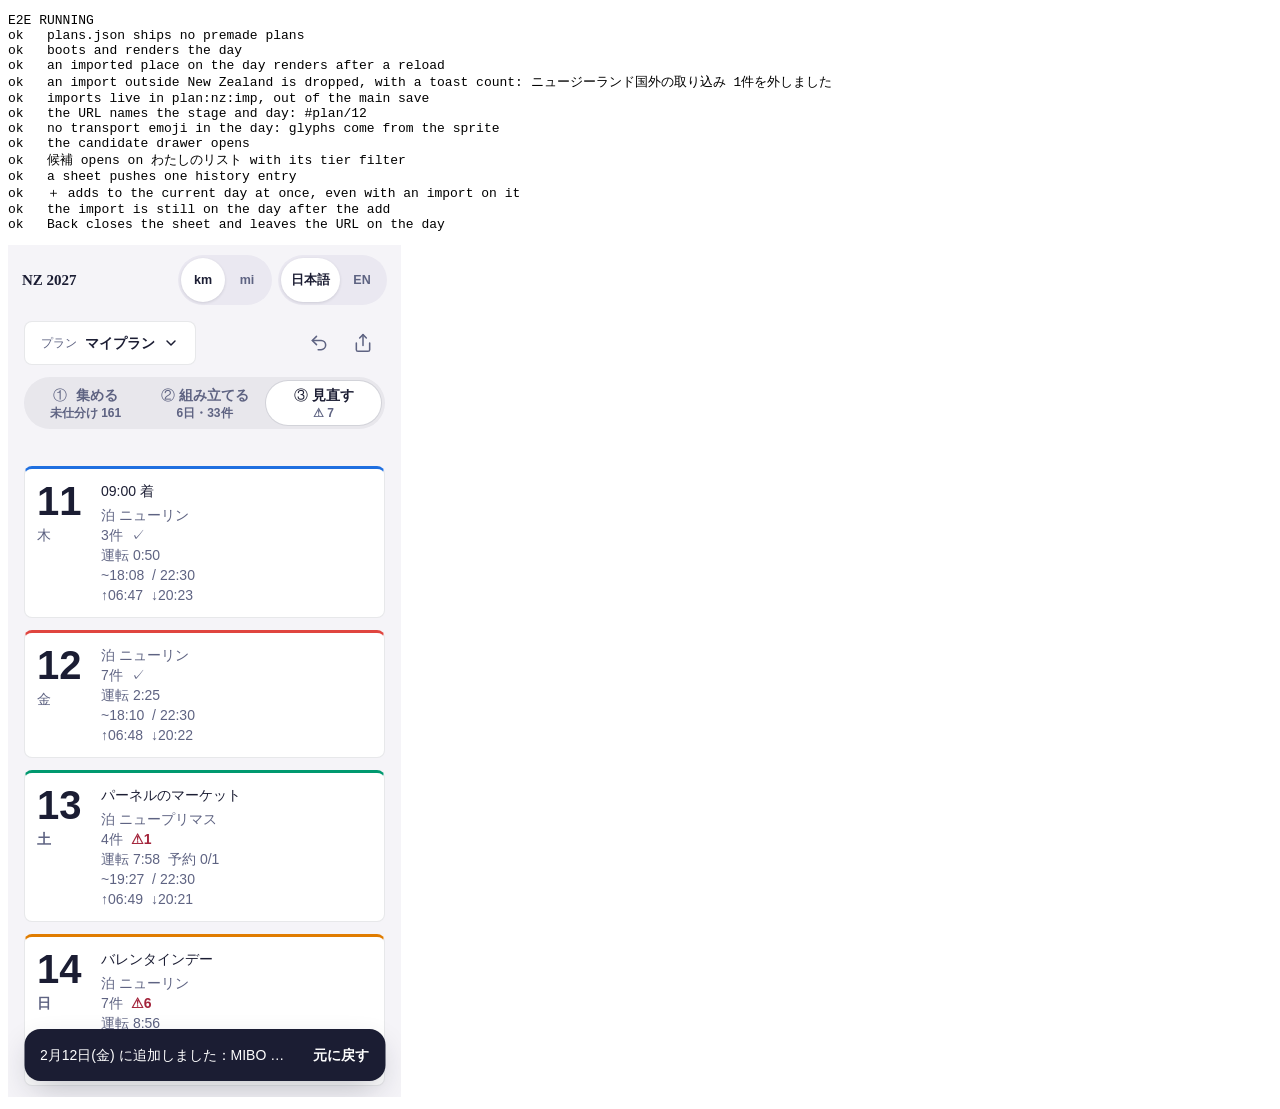
==== tools/e2e.html @ 3f6a8a2c "e2e: wait for the shared group the way the tier is waited for The tier and the group from a v3 link " ====
<!doctype html>
<meta charset="utf-8">
<title>planner e2e</title>
<!-- End-to-end regression checks that need the real page (a DOM, storage, a reload). Not shipped.
     Serve the repo root and open /tools/e2e.html, or headless in CI:
       python3 -m http.server 8790 &
       google-chrome --headless=new --no-sandbox --virtual-time-budget=60000 --dump-dom \
         http://localhost:8790/tools/e2e.html | grep -q 'E2E PASS'
     It overwrites plan:nz and plan-ui:nz for this origin, so use a throwaway profile. -->
<pre id="out">E2E RUNNING</pre>
<script>
(async () => {
  const lines = [], wait = ms => new Promise(r => setTimeout(r, ms));
  let fails = 0;
  const ok = (c, m) => { lines.push((c ? 'ok   ' : 'FAIL ') + m); if (!c) fails++; document.getElementById('out').textContent = 'E2E RUNNING\n' + lines.join('\n'); };
  const until = async (f, ms = 10000) => { const t = Date.now(); while (Date.now() - t < ms) { try { const v = f(); if (v) return v; } catch (e) {} await wait(50); } return null; };
  const done = () => { lines.push(fails ? 'E2E FAIL (' + fails + ')' : 'E2E PASS'); document.getElementById('out').textContent = lines.join('\n'); document.title = fails ? 'E2E FAIL' : 'E2E PASS'; };
  try {
    const plans = await (await fetch('../data/nz/plans.json')).json();
    /* plans.json ships no premade plans; the old curated ones are a test fixture */
    const P = (await (await fetch('fixtures/presets.json')).json()).plans;
    const base = P.find(x => x.id === 'classic'), hutP = P.find(x => x.id === 'hut'), D12 = '2027-02-12';
    ok(Array.isArray(plans.plans) && plans.plans.length === 0, 'plans.json ships no premade plans');
    /* an imported place, placed on Day 12 of My plan: it must survive a reload (R3 QA P0-1); one in Tokyo must not */
    const IMP = {id: 'gm-e2e-beach', name: 'E2E Test Beach', src: 'gmaps', lat: -36.95, lon: 174.47, note: ''};
    const ABROAD = {id: 'gm-e2e-tokyo', name: 'E2E Tokyo', src: 'gmaps', lat: 35.68, lon: 139.7, note: ''};
    const days = JSON.parse(JSON.stringify(base.days)); days[D12] = (days[D12] || []).concat([IMP.id]);
    const hutV = Object.assign(JSON.parse(JSON.stringify(hutP)), {id: 'v-hut', name: 'Hut'});
    ['plan:nz', 'plan:nz:imp', 'plan:nz:v1', 'plan:nz:broken'].forEach(k => localStorage.removeItem(k));
    localStorage.setItem('plan:nz', JSON.stringify({v: 1, active: 'my', my: {id: 'my', days, stay: {}, start: {}, notes: {}}, versions: [hutV], imports: [IMP, ABROAD], booked: {}}));
    localStorage.setItem('plan-ui:nz', JSON.stringify({v: 1, day: 1, map: 'peek', hideIntro: true, hideInstall: true, hints: {sort: 1, handoff: 1, add: 1}}));
    const fr = document.createElement('iframe'); fr.style.cssText = 'width:393px;height:852px;border:0';
    document.body.appendChild(fr);
    const errs = [];
    const load = (hash = '') => new Promise(res => { fr.onload = () => { const w = fr.contentWindow;
      w.addEventListener('error', e => errs.push(String(e.message)));
      w.addEventListener('unhandledrejection', e => errs.push('rejection: ' + String(e.reason && (e.reason.stack || e.reason)).slice(0, 400)));
      const ce = w.console.error; w.console.error = (...a) => { errs.push(a.map(String).join(' ')); ce.apply(w.console, a); };
      res(); }; fr.src = '../index.html?nosw&e2e=' + Date.now() + hash; });
    const doc = () => fr.contentDocument, q = s => doc().querySelector(s), qa = s => [...doc().querySelectorAll(s)];
    const view = () => q('.v-plan'), rows = () => qa('main .pl-stop');
    const flush = () => view()._pl.flush(), saved = () => { flush(); return JSON.parse(localStorage.getItem('plan:nz')); };
    const toastTxt = () => (q('.pl-toast__text') || {}).textContent || '';
    const day = k => q('.pl-day[data-day="' + k + '"]'), stage = k => q('.pl-stages [data-stage="' + k + '"]');
    const esc = () => doc().dispatchEvent(new KeyboardEvent('keydown', {key: 'Escape', bubbles: true}));
    const armOk = async () => { const b = q('.pl-armed [data-act="armok"]'); if (b) { b.click(); await wait(400); } return !!b; };

    await load();
    ok(await until(() => rows().length), 'boots and renders the day');
    ok(!!q('main .pl-stop[data-id="' + IMP.id + '"]'), 'an imported place on the day renders after a reload');
    ok(await until(() => /国外|outside New Zealand/.test(toastTxt()), 3000), 'an import outside New Zealand is dropped, with a toast count: ' + toastTxt());
    flush();
    const impK = JSON.parse(localStorage.getItem('plan:nz:imp') || 'null');
    ok(Array.isArray(impK) && impK.length === 1 && impK[0].id === IMP.id && !('imports' in JSON.parse(localStorage.getItem('plan:nz'))), 'imports live in plan:nz:imp, out of the main save');
    ok(fr.contentWindow.location.hash === '#plan/12', 'the URL names the stage and day: ' + fr.contentWindow.location.hash);
    ok(!/[🚗🥾⛴✈]/u.test(q('main').textContent), 'no transport emoji in the day: glyphs come from the sprite');
    const n0 = rows().length;

    /* one add model: ＋ in the day's drawer adds to that day at once (no day picker); the import stays */
    q('[data-r="browse"]').click();
    const add = await until(() => qa('.pl-sheet .pl-cand [data-act="addnow"]')[0]);
    ok(!!add, 'the candidate drawer opens');
    ok(!!q('.pl-browse__mine .pl-mine [data-act="tf"][data-v="must"]'), '候補 opens on わたしのリスト with its tier filter');
    ok(fr.contentWindow.history.state && fr.contentWindow.history.state.plSheet === 'nz', 'a sheet pushes one history entry');
    if (!add) throw new Error('stop: no candidate list');
    add.click(); await wait(300); await armOk();
    ok(await until(() => rows().length === n0 + 1, 3000), '＋ adds to the current day at once, even with an import on it');
    ok(!!q('main .pl-stop[data-id="' + IMP.id + '"]'), 'the import is still on the day after the add');
    fr.contentWindow.history.back(); await wait(500);
    ok(!q('.pl-sheet.is-open') && fr.contentWindow.location.hash === '#plan/12', 'Back closes the sheet and leaves the URL on the day');

    fr.contentWindow.location.hash = '#review'; await wait(600);
    ok(view().dataset.stage === 'review', 'a typed #review opens ③');
    fr.contentWindow.location.hash = '#plan/12'; await wait(600);
    ok(view().dataset.stage === 'plan' && day(1).getAttribute('aria-pressed') === 'true', 'a typed #plan/12 opens ② on Feb 12');
    /* a far add on the flight day lands armed on the row: 確定 / やめる, never a timed second tap */
    await until(() => view()._pl.ready(), 8000);
    day(5).click(); await wait(600);
    ok(fr.contentWindow.location.hash === '#plan/16', 'a day tap updates the URL');
    q('[data-r="browse"]').click(); await until(() => q('.pl-sheet input[name="q"]'));
    const s = q('.pl-sheet input[name="q"]'); s.value = 'パリトゥトゥ'; s.dispatchEvent(new Event('input', {bubbles: true}));
    let far = await until(() => q('.pl-cand[data-id="paritutu-rock"] [data-act="addnow"]'));
    if (far) {
      await wait(400); far = q('.pl-cand[data-id="paritutu-rock"] [data-act="addnow"]');   /* the search re-renders the list once it settles */
      const before = view()._pl.sim('my')[5].rows.length;
      far.click(); await wait(300);
      const armed = q('.pl-armed');
      ok(!!armed && /フライト|flight/i.test(armed.textContent) && !!armed.previousElementSibling && armed.previousElementSibling.matches('.pl-cand[data-id="paritutu-rock"]') && view()._pl.sim('my')[5].rows.length === before, 'a ⚠ add arms on the item, names the flight, and adds nothing yet' + (armed && armed.previousElementSibling && armed.previousElementSibling.matches('.pl-cand') ? '' : ': ' + (armed ? armed.parentNode.className + ' ' + armed.textContent.slice(-40) : toastTxt()) + ' ' + view()._pl.sim('my')[5].rows.map(r => r[2]).join()));
      ok(!/もう一度|again/i.test(armed ? armed.textContent : ''), 'the armed confirm has buttons, not 「もう一度タップ」');
      if (armed) { q('.pl-armed [data-act="armno"]').click(); await wait(200); }
      ok(!q('.pl-armed') && view()._pl.sim('my')[5].rows.length === before, 'やめる disarms and changes nothing');
    } else ok(false, 'search finds Paritutu');
    q('.pl-sheet__close').click(); await wait(400);

    /* reload: the add persisted with the import */
    day(1).click(); await wait(500);
    const n1 = rows().length;
    flush(); await load();
    ok(await until(() => rows().length === n1), 'after a reload the day has the same stops');
    ok(!!q('main .pl-stop[data-id="' + IMP.id + '"]'), 'the import survives a second reload');

    /* a day tap animates the map; afterwards nothing may think a gesture is still running, and the
       full coastline must still arrive (R3 QA P1-2: M.tw was never cleared) */
    day(2).click();
    await wait(900);
    ok(view()._pl.busy() === false, 'no gesture or tween is left running after a day tap');
    ok(await until(() => view()._pl.land() > 20, 12000), 'the full coastline replaces the light one after the tap');
    day(4).click(); await wait(900);
    ok(view()._pl.busy() === false, 'still idle after a second animated move');

    /* 日を移動 to the flight day: ⚠ and why on the day row, armed on tap, 確定 moves, undo puts it back */
    day(3).click(); await wait(700);
    const tsr = q('main .pl-stop[data-id="three-sisters-elephant-rock"] .pl-row');
    if (tsr) {
      tsr.click(); await wait(200);
      ok(q('main .pl-stop[data-id="three-sisters-elephant-rock"]').classList.contains('pl-stop--open') && qa('main .pl-stop--open').length === 1, 'a tap selects the stop and shows its action row');
      const d16 = () => view()._pl.sim('my')[5].rows.map(r => r[2]).join();
      const before16 = d16();
      q('main .pl-stop[data-id="three-sisters-elephant-rock"] [data-act="move"]').click();
      const p16 = await until(() => q('.pl-sheet [data-act="domove"][data-day="5"]'));
      const row16 = p16 && p16.closest('.pl-row');
      ok(!!row16 && /フライト/.test(row16.textContent), '日を移動: the flight day shows ⚠ and why before the tap');
      p16.click(); await wait(300);
      ok(d16() === before16 && !!q('.pl-sheet .pl-armed'), '日を移動: the tap arms the confirm and moves nothing');
      await armOk();
      ok(d16() !== before16, '日を移動: 確定 moves');
      const tu = await until(() => q('.pl-toast [data-act="tu"]'), 2000); if (tu) { tu.click(); await wait(500); }
      ok(d16() === before16, 'undo puts the stop back');
      if (q('.pl-sheet.is-open')) { q('.pl-sheet__close').click(); await wait(400); }
    } else ok(false, 'Three Sisters is on Feb 14');

    /* a typed start time that breaks the day arms on the anchor; やめる keeps the old start */
    day(5).click(); await wait(700);
    const tin = q('main input[name="start"]');
    if (tin) { const was = view()._pl.sim('my')[5].rows[0][0];
      tin.value = '16:00'; tin.dispatchEvent(new Event('change', {bubbles: true}));
      const bar = await until(() => q('main .pl-armed'), 3000);
      ok(!!bar && !!bar.closest('.pl-anchor'), 'a breaking start time arms on the start anchor');
      if (bar) { bar.querySelector('[data-act="armno"]').click(); await wait(400); }
      ok(view()._pl.sim('my')[5].rows[0][0] === was, 'やめる keeps the start as it was');
    } else ok(false, 'the start time field exists');

    /* the 案 menu: switch to a saved version, edit it in place (no fork prompt), My plan untouched */
    q('[data-r="plan"]').click();
    const hutRow = await until(() => q('.pl-sheet.is-open [data-act="plan"][data-id="v-hut"]'));
    ok(!!hutRow && !!q('.pl-sheet .pl-row--current'), 'the 案 menu lists My plan and the saved version');
    if (hutRow) { hutRow.click(); await wait(600); }
    if (q('.pl-sheet.is-open')) { q('.pl-sheet__close').click(); await wait(400); }
    day(3).click(); await wait(700);
    const tarns = () => q('main .pl-stop[data-id="pouakai-tarns"] .pl-row');
    if (tarns()) { tarns().click(); await wait(200); }
    const plus = q('main .pl-stop[data-id="pouakai-tarns"] [data-act="stay"][data-d="15"]');
    if (plus) {
      const t13 = () => JSON.stringify(view()._pl.sim('v-hut')[2].rows.find(r => r[2] === 'pouakai-tarns'));
      const b13 = t13(), myBefore = JSON.stringify(saved().my);
      plus.click(); await wait(400); await armOk();
      ok(!q('[data-act="forknew"],[data-act="forkover"]'), 'an edit on a saved version asks nothing first');
      const st = saved(), v = st.versions.find(x => x.id === st.active);
      ok(v && v.stayDay && v.stayDay['2027-02-14'] && v.stayDay['2027-02-14']['pouakai-tarns'] > 0 && (v.stay || {})['pouakai-tarns'] === hutP.stay['pouakai-tarns'], 'stay ± writes stayDay for a place on two days, in the version');
      ok(JSON.stringify(st.my) === myBefore, 'My plan is untouched by an edit on a version');
      ok(t13() === b13, 'the Feb 13 visit is unchanged');
    } else ok(false, 'the tarns have a stay stepper on Feb 14');
    /* すべての日を空にする, with undo */
    q('[data-r="plan"]').click(); const rs = await until(() => q('.pl-sheet.is-open [data-act="reset"]'));
    if (rs) { rs.click(); await wait(400); await armOk();
      ok(view()._pl.sim(saved().active).every(d => d.rows.length <= 2), 'すべての日を空にする empties every day');
      const tu = await until(() => q('.pl-toast [data-act="tu"]'), 2000); if (tu) { tu.click(); await wait(500); }
      ok(view()._pl.sim(saved().active)[0].rows.length > 2, 'undo brings the days back'); }
    else ok(false, 'the 案 menu has すべての日を空にする');
    if (q('.pl-sheet.is-open')) { q('.pl-sheet__close').click(); await wait(400); }

    /* ---------- first run: nothing saved opens ①; an empty day shows its frame and suggestions ---------- */
    ['plan:nz', 'plan:nz:imp'].forEach(k => localStorage.removeItem(k));
    localStorage.setItem('plan-ui:nz', JSON.stringify({v: 1, day: 0, hideIntro: true, hideInstall: true}));
    await load();
    ok(await until(() => q('.pl-collect .pl-card')) && view().dataset.stage === 'collect' && fr.contentWindow.location.hash === '#collect', 'first run opens ① (#collect)');
    ok(!q('[data-act="forknew"],.pl-planopt'), 'no premade plans and no fork prompt');
    /* ③ with zero presets, an empty My plan and no saved versions renders: the month and the save card, no throw */
    const e0 = errs.length; stage('review').click();
    ok(await until(() => q('.pl-review .pl-cal-d') && /保存|Save/.test((q('.pl-rvver') || {}).textContent || ''), 8000) && errs.length === e0, '③ renders with no presets and no versions: ' + errs.slice(e0).join(' | '));
    stage('plan').click();
    const sug = await until(() => q('main [data-act="addhere"]'), 5000);
    ok(!!sug && !!q('main .pl-empty'), 'an empty day shows its frame and わたしのリスト suggestions with ＋');
    if (sug) { sug.click(); ok(await until(() => rows().length === 1, 3000), '＋ on a suggestion adds it to the day'); }
    ok(await until(() => /③|review/i.test(toastTxt()), 2000), 'the first add points to ③ once');

    /* ---------- the workflow (docs/WORKFLOW.md): state v2, tiers, groups ---------- */
    const seedV1 = JSON.stringify({v: 1, active: 'my', my: {id: 'my', days, stay: {}, start: {}, notes: {piha: 'タオル'}}, versions: [], imports: [IMP], booked: {}});
    ['plan:nz:v1', 'plan:nz:broken', 'plan:nz:imp'].forEach(k => localStorage.removeItem(k));
    localStorage.setItem('plan:nz', seedV1);
    localStorage.setItem('plan-ui:nz', JSON.stringify({v: 1, day: 1, stage: 'collect', hideIntro: true, hideInstall: true, hints: {sort: 1, handoff: 1, add: 1}}));
    await load();
    ok(await until(() => q('.pl-collect .pl-card')), '① opens from plan-ui and shows cards');
    ok(localStorage.getItem('plan:nz:v1') === seedV1, 'v1 -> v2: the v1 string is copied to plan:nz:v1 first');
    ok(view()._pl.trip().notes.piha === 'タオル', 'v1 -> v2: notes move up to the trip');
    ok(qa('.pl-card .pl-tier [data-t="maybe"]').every(b => b.textContent === 'できれば'), 'the third tier reads できれば');
    /* a tap on 行きたい tiers the card; it survives a reload and an undo */
    const tc = q('.pl-cs[data-k=""] .pl-card'), tid = tc.dataset.id; tc.querySelector('[data-t="want"]').click();
    ok(view()._pl.tier(tid) === 'want' && saved().v === 2, 'the 行きたい button sets the tier and saves v2');
    flush(); await load(); await until(() => q('.pl-collect .pl-card'));
    ok(view()._pl.tier(tid) === 'want', 'the tier survives a reload');
    q('.pl-cs[data-k="want"] .pl-card[data-id="' + tid + '"] [data-t="want"]').click();
    ok(view()._pl.tier(tid) === '', 'tapping the lit tier again puts it back in the inbox');
    doc().dispatchEvent(new KeyboardEvent('keydown', {code: 'KeyZ', key: 'z', metaKey: true, bubbles: true})); await wait(200);
    ok(view()._pl.tier(tid) === 'want', '⌘Z undoes a tier change');
    /* group through select mode and the action bar, then carry tiers and the group's ids through a v3 link */
    const gc = q('.pl-cs[data-k=""] .pl-card'), gid0 = gc.dataset.id; gc.querySelector('[data-t="must"]').click(); await wait(100);
    q('[data-ca="selmode"]').click(); await until(() => q('.pl-actionbar'), 3000);
    const gb0 = q('.pl-actionbar [data-ca="group"]');
    ok(!!gb0 && gb0.disabled, 'the action bar shows at once, its actions disabled at 0');
    q('.pl-card[data-id="' + gid0 + '"] .pl-card__media').click(); await wait(150);
    const gb = q('.pl-actionbar [data-ca="group"]'); if (gb) gb.click();
    const gname = await until(() => q('.pl-cgname'));
    if (gname) { gname.value = 'テスト外出'; q('[data-act="cgnew"]').click(); }
    ok(view()._pl.trip().groups.some(g => g.name === 'テスト外出' && g.ids.indexOf(gid0) >= 0), '選択 then グループへ makes a group');
    const code = await view()._pl.code();
    localStorage.setItem('plan:nz', JSON.stringify({v: 2, active: 'my', trip: {tier: {}, groups: [], notes: {}}, my: null, versions: [], booked: {}}));
    localStorage.removeItem('plan:nz:imp');
    await load(); await until(() => q('.pl-collect .pl-card'));
    fr.contentWindow.location.hash = '#plan-nz=' + code;
    ok(await until(() => view()._pl.tier(gid0) === 'must', 5000), 'a v3 link fills her unset tiers');
    /* the group can land a beat after the tier on a slow runner: wait for it the same way */
    ok(await until(() => view()._pl.trip().groups.some(g => g.ids.indexOf(gid0) >= 0 && g.name !== 'テスト外出'), 5000), 'its group arrives with the ids, never the name');
    /* the old-app guard: a stale v1 app moved our v2 to :broken and wrote v1 over it */
    flush(); const v2now = localStorage.getItem('plan:nz');
    localStorage.setItem('plan:nz:broken', v2now);
    localStorage.setItem('plan:nz', JSON.stringify({v: 1, active: 'my', my: null, versions: [], imports: [], booked: {}}));
    await load(); await until(() => q('.pl-collect .pl-card'));
    ok(view()._pl.tier(gid0) === 'must' && saved().v === 2, 'the trip comes back from :broken, saved as v2 again');

    /* back to a full My plan (the classic days) for the place-sheet and wide checks */
    { const tr = saved().trip; localStorage.setItem('plan:nz', JSON.stringify({v: 2, active: 'my', trip: tr, my: {id: 'my', days: base.days, stay: {}, start: {}, notes: {}}, versions: [], booked: {}}));
      localStorage.removeItem('plan:nz:imp'); await load(); await until(() => q('.pl-collect .pl-card') || rows().length); }
    /* ③ with fewer than two saved versions: the calendar and the save card; its Feb 14 opens ② on day 4 (index 3) */
    stage('review').click();
    const c14 = await until(() => q('.pl-cal-d[data-date="2027-02-14"]'), 8000);
    ok(!!c14 && /保存|Save/.test((q('.pl-rvver') || {}).textContent || '') && fr.contentWindow.location.hash === '#review', '③ shows the month and the save card (#review)');
    ok(!q('.pl-review [data-act="share"], .pl-review [data-act="compare"]'), '③ has no share or compare buttons of its own (save and share live in the header)');
    if (c14) { c14.click(); await wait(400); }
    ok(view().dataset.stage === 'plan' && day(3).getAttribute('aria-pressed') === 'true', 'a calendar day opens ② on that day');
    /* the gallery: a picture that fails is dropped and the next shows; with none left, the fallback card */
    const G = await view()._pl.gal(), gid = Object.keys(G)[0], g0 = G[gid];
    ok(!!gid && !!q('link[href*="planner-gallery.css"]'), 'gallery.json and its chunk load on demand');
    const bad = n => Object.assign({}, g0[0], {u: 'images/nz/e2e-missing-' + n + '.jpg'});
    G[gid] = [bad(1), Object.assign({}, g0[0], {u: 'images/nz/arataki-1a10aefe-t.jpg'})];
    view()._pl.open(gid);
    const shown = await until(() => { const f = qa('.pl-gal .pl-gf'), im = f[0] && f[0].querySelector('img'); return f.length === 1 && im.complete && im.naturalWidth > 0 && /arataki/.test(im.src); }, 6000);
    ok(!!shown && getComputedStyle(q('.pl-gal .pl-gfb')).display === 'none', 'a broken gallery URL is dropped and the next picture shows');
    ok(/^#place=/.test(fr.contentWindow.location.hash), 'an open place is in the URL: ' + fr.contentWindow.location.hash);
    G[gid] = [bad(2), bad(3)]; view()._pl.open(gid);
    ok(await until(() => q('.pl-gal') && !q('.pl-gal .pl-gf') && getComputedStyle(q('.pl-gal .pl-gfb')).display !== 'none', 6000), 'with every gallery URL broken the photo or colour card shows');
    G[gid] = g0; esc(); await wait(300);
    /* a camp is a night, not a 12-hour stop */
    view()._pl.open('belt-road-holiday-park');
    const sp = await until(() => qa('[data-act="sleep"]')[1], 4000);
    ok(!!sp && !q('[data-act="addday"][data-id="belt-road-holiday-park"]'), 'a camp offers この夜に泊まる, not an add');
    if (sp) { sp.click(); await wait(300); await armOk();
      ok(view()._pl.sim('my')[1].rows.slice(-1)[0][2] === 'belt-road-holiday-park' && view()._pl.sim('my')[2].rows[0][2] !== undefined, 'the camp becomes that night\'s end'); }
    esc(); await wait(300);
    /* a hut night (W2 P1-A): the next morning starts AT the hut, no walk down and back up, and reaches the tarns before sunrise */
    view()._pl.open('pouakai-hut');
    const hp = await until(() => q('[data-act="sleep"][data-id="pouakai-hut"][data-day="2"]'), 4000);
    if (hp) { hp.click(); await wait(300); await armOk();
      const d14 = view()._pl.sim('my')[3], first = d14.rows[0];
      ok(view()._pl.sim('my')[2].rows.slice(-1)[0][2] === 'pouakai-hut' && first[2] === 'pouakai-tarns' && first[0] <= '06:50' && !d14.rows.some(r => r[2] === 'mangorei-trailhead' && d14.rows.indexOf(r) < 1),
        'after a hut night the next day starts at the hut and reaches the tarns by sunrise: ' + JSON.stringify(first)); }
    else ok(false, 'the hut offers night pills');
    esc(); await wait(300);
    /* sync against a stub endpoint (never the live one): pair, send an edit, read the other person's */
    { const W = fr.contentWindow, KEY = 'c'.repeat(64), rows = []; let last = 0; const real = W.fetch.bind(W);
      W.fetch = (u, o) => { u = String(u);
        if (/config\.json$/.test(u)) return Promise.resolve(new W.Response(JSON.stringify({syncUrl: 'https://stub.invalid/exec'})));
        if (u === 'https://stub.invalid/exec') { const b = JSON.parse(o.body); let r;
          if (b.key !== KEY) r = {ok: false, error: 'unauthorized'};
          else if (b.action === 'whoami') r = {ok: true, me: 'a'};
          else if (b.action === 'event') { if (rows.some(x => x[2] === b.id)) r = {ok: true, duplicate: true}; else { const at = new Date(Math.max(Date.now(), last + 1)); last = +at; rows.push([at.toISOString(), 'a', b.id, b.type, JSON.stringify(b.data)]); r = {ok: true}; } }
          else if (b.action === 'snapshot') r = {ok: true, rev: 'e2e', rows: rows.filter(x => !b.since || x[0] > b.since)};
          else r = {ok: false, error: 'bad_request'};
          return Promise.resolve(new W.Response(JSON.stringify(r))); }
        return real(u, o); };
      const SY = await view()._pl.sync(); const okp = SY && await SY.pairText('#pair=' + KEY); await wait(300);
      const st = JSON.parse(W.localStorage.getItem('plan-sync:nz') || 'null');
      ok(okp && st && st.me === 'a' && !doc().body.innerHTML.includes(KEY), 'pairing with a #pair= key stores {key, me, url} in LS and never renders the key');
      stage('plan').click(); await wait(300);
      const r0 = q('main .pl-stop .pl-row'), did = r0 && r0.closest('.pl-stop').dataset.id;
      if (r0) { r0.click(); await wait(200); const del = q('main .pl-stop--open [data-act="del"]'); if (del) { del.click(); await wait(300); await armOk(); } }
      await until(() => rows.some(x => x[3] === 'day_set'), 3000);
      ok(rows.some(x => x[3] === 'day_set' && JSON.parse(x[4]).ids.indexOf(did) < 0) && /同期済み|Synced/.test((q('.pl-sync') || {}).textContent || ''), 'an edit goes out as a day_set and the dot says 同期済み');
      const dk = W.document.querySelector('.pl-day[aria-pressed="true"]'), k = dk ? +dk.dataset.day : 0, date = plans.days[k].date;
      rows.push([new Date(last + 5).toISOString(), 'b', 'b-e2e-1', 'day_set', JSON.stringify({plan: 'my', date, ids: ['piha'], stayDay: {}, start: null, base: null})]); last += 5;
      await SY.pull(true); await wait(400);
      ok(JSON.stringify(view()._pl.sim('my')[k].rows.slice(0, -1).map(r => r[2])) === JSON.stringify(['piha']) || /両方残して|Both are kept/.test(toastTxt()), 'the other person\'s day arrives (or both are kept)');
      ok(/B/.test((q('.pl-who') || {}).textContent || ''), 'the day header says who edited it: ' + ((q('.pl-who') || {}).textContent || ''));
      SY.unpair(); W.localStorage.removeItem('plan-sync-q:nz'); W.localStorage.removeItem('plan-sync-m:nz'); W.fetch = real; }
    /* saving a version closes the sheet and offers 「一覧」 in the toast, no picker opening by itself (W2 P1-D) */
    { const m = await view()._pl.more(); m.saveVersionNamed(null, 'E2E案'); await wait(400);
      ok(!q('.pl-sheet.is-open .pl-plans') && /一覧|All plans/.test((q('.pl-toast [data-act="tx"]') || {}).textContent || ''), 'saving a version toasts 「一覧」 and does not open the picker'); }
    /* select mode (W2 P1-G): ○ on each card, the bar one row (≤ 12 % of the screen) */
    stage('collect').click(); await wait(500);
    const sm = await until(() => q('.pl-collect [data-ca="selmode"]'), 4000); if (sm && sm.getAttribute('aria-pressed') !== 'true') sm.click();
    const csk = await until(() => qa('.pl-collect .pl-card__check').length > 3 && q('.pl-actionbar[role="toolbar"]'), 4000);
    ok(!!csk && q('.pl-actionbar[role="toolbar"]').getBoundingClientRect().height <= 852 * .12, 'select mode shows ○ on cards and a one-row bar ≤ 12 % high');
    ok(!!csk && q('.pl-actionbar').scrollWidth <= q('.pl-actionbar').clientWidth + 1, 'the action bar fits its width without scrolling');
    const sx = q('.pl-actionbar [data-ca="selx"]'); if (sx) { sx.click(); await wait(300); }
    stage('plan').click(); await wait(400);
    ok(!fr.contentWindow.performance.getEntriesByType('resource').some(e => /planner-desk/.test(e.name)), 'a 393-wide planner never loads planner-desk');
    /* ---------- wide: 1440 then 1920, in a second frame ---------- */
    const wf = document.createElement('iframe'); wf.style.cssText = 'width:1440px;height:900px;border:0'; document.body.appendChild(wf);
    flush();
    localStorage.setItem('plan-ui:nz', JSON.stringify({v: 1, day: 0, stage: 'plan', hideIntro: true, hideInstall: true, hints: {sort: 1, handoff: 1, add: 1}}));
    await new Promise(r => { wf.onload = r; wf.src = '../index.html?nosw&w=' + Date.now(); });
    const wd = () => wf.contentDocument, wq = s => wd().querySelector(s), wv = () => wq('.v-plan');
    wf.contentWindow.addEventListener('error', e => errs.push('wide: ' + e.message));
    ok(await until(() => wq('.pl-palette .pl-row[data-drag]'), 12000), 'at 1440 the desk chunk loads and the palette fills');
    const R = s => wq(s).getBoundingClientRect(), pal = R('.pl-palette'), mn = R('.pl-main'), mp = R('.pl-mapcard');
    ok(pal.right <= mn.left + 1 && mn.right <= mp.left + 1 && wd().documentElement.scrollWidth <= wf.contentWindow.innerWidth, 'palette | day | map side by side, no sideways scroll');
    const mapNode = wq('svg.pl-map');
    /* ① at 1440: the keys (3) tier the focused card, and the rail sits beside the cards */
    wq('.pl-stages [data-stage="collect"]').click();
    const k1 = await until(() => wq('.pl-collect .pl-cs[data-k=""] .pl-card'), 6000);
    if (k1) { const kid = k1.dataset.id; k1.click(); k1.focus();
      wd().dispatchEvent(new KeyboardEvent('keydown', {code: 'Digit3', key: '3', bubbles: true}));
      ok(wv()._pl.tier(kid) === 'maybe', 'at 1440 key 3 sets できれば on the focused card');
      const ae = wd().activeElement, inb = ae && ae.closest && ae.closest('.pl-cs');
      ok(ae && ae.classList.contains('pl-card') && ae.dataset.id !== kid && inb && inb.dataset.k === '', 'after a tier key the focus walks on to the next inbox card');
      ok(wq('.pl-clist .pl-cs').dataset.k === '' && wd().querySelectorAll('.pl-collect .pl-card[tabindex="0"]').length === 1, '未仕分け comes first, and exactly one card is in the Tab order: ' + [...wd().querySelectorAll('.pl-clist .pl-cs')].map(x => x.dataset.k + ':' + x.querySelectorAll('.pl-card[tabindex="0"]').length).join());
      ok(R('.pl-crail').right <= R('.pl-clist').left + 1, 'the filter rail sits left of the cards'); }
    else ok(false, '① cards at 1440');
    wq('.pl-stages [data-stage="plan"]').click(); await wait(500);
    ok(!wq('.pl-collect .pl-card'), 'leaving ① tears its cards down');
    /* Alt+→ on a stop: clean moves at once; ⚠ arms on the item (Enter / Esc), never a timed second press */
    { const row = wq('.pl-main .pl-stop'), rid = row && row.dataset.id, d0 = wv()._pl.sim('my').findIndex(d => d.rows.some(r => r[2] === rid));
      if (row && d0 >= 0 && d0 < 5) { (row.querySelector('button') || row).focus(); wd().dispatchEvent(new KeyboardEvent('keydown', {code: 'ArrowRight', key: 'ArrowRight', altKey: true, bubbles: true})); await wait(600);
        const moved = wv()._pl.sim('my')[d0 + 1].rows.some(r => r[2] === rid), armedA = !!wq('.pl-armed');
        ok(moved !== armedA, 'Alt+→ moves at once when clean, or arms the ⚠ confirm: moved ' + moved + ', armed ' + armedA);
        if (armedA) { wd().dispatchEvent(new KeyboardEvent('keydown', {key: 'Escape', bubbles: true})); await wait(300); }
        else { wd().dispatchEvent(new KeyboardEvent('keydown', {key: 'z', metaKey: true, bubbles: true})); await wait(400); } }
      else ok(false, 'a stop row to move with Alt+→'); }
    /* drag a palette place onto the day; the ghost's arrival is the applied time */
    const src = wq('.pl-palette .pl-row[data-drag]'), sid = src.dataset.id, sr = src.getBoundingClientRect(), tl = wq('.pl-main .pl-tl').getBoundingClientRect();
    const pe = (el, type, x, y) => el.dispatchEvent(new (wf.contentWindow.PointerEvent)(type, {bubbles: true, cancelable: true, pointerType: 'mouse', clientX: x, clientY: y, button: 0, pointerId: 1, isPrimary: true}));
    pe(src, 'pointerdown', sr.x + 8, sr.y + 8);
    for (let i = 1; i <= 8; i++) { pe(wf.contentWindow, 'pointermove', sr.x + 8 + (tl.x + 80 - sr.x) * i / 8, sr.y + 8 + (tl.bottom - 30 - sr.y) * i / 8); await wait(40); }
    await wait(120);
    const gtxt = (wq('.pl-dragghost') || {}).textContent || '', at = (/着 ((?:翌)?\d\d:\d\d)/.exec(gtxt) || [])[1];
    ok(!!at, 'the ghost shows the arrival before the drop: ' + gtxt.slice(0, 60));
    const opaque = el => { const b = el && wf.contentWindow.getComputedStyle(el).backgroundColor; return !!b && b !== 'transparent' && !/rgba\([^)]*,\s*0\)$/.test(b); };
    ok(opaque(wq('.pl-dragghost')), 'the drag ghost has a solid background');
    pe(wf.contentWindow, 'pointerup', tl.x + 80, tl.bottom - 30); await wait(400);
    const armed = wq('.pl-armed');
    if (armed) { ok(opaque(armed) && armed.textContent.trim().length > 0, 'a breaking drop lands armed with its reason, on a solid background'); wd().dispatchEvent(new KeyboardEvent('keydown', {key: 'Enter', bubbles: true})); await wait(400); }
    const row = wv()._pl.sim('my').flatMap(d => d.rows).find(r => r[2] === sid);   /* whichever day the frame opened on */
    ok(row && row[0] === at, 'the dropped place starts at the ghost\'s time: ' + (row && row[0]) + ' vs ' + at);
    /* 1920: the 6-day board by default, every day on the map, the same map node */
    wf.style.width = '1920px'; wf.style.height = '1080px';
    ok(await until(() => wv().classList.contains('pl-6') && wd().querySelectorAll('.pl-bc').length === 6, 4000), 'at 1920 the 6-day board shows six columns');
    ok(wq('svg.pl-map') === mapNode && wd().querySelectorAll('.pl-alld path').length > 0, 'the one map node draws every day');
    /* 6日: a stop dragged down its own lane onto the next row's lower half lands right after that row */
    const lane = [...wd().querySelectorAll('.pl-bc')].find(c => c.querySelectorAll('.pl-row[data-id]').length >= 3);
    if (lane) { const bs = [...lane.querySelectorAll('.pl-row[data-id]')], a0 = bs[0].dataset.id, b0 = bs[1].dataset.id, r0 = bs[0].getBoundingClientRect(), r1 = bs[1].getBoundingClientRect();
      const ty = r1.top + r1.height / 2 + 4, tx = r1.left + 20;
      pe(bs[0], 'pointerdown', r0.left + 20, r0.top + 8);
      for (let i = 1; i <= 6; i++) { pe(wf.contentWindow, 'pointermove', r0.left + 20, r0.top + 8 + (ty - r0.top - 8) * i / 6); await wait(40); }
      await wait(120); pe(wf.contentWindow, 'pointerup', tx, ty); await wait(400);
      if (wq('.pl-armed')) { wd().dispatchEvent(new KeyboardEvent('keydown', {key: 'Enter', bubbles: true})); await wait(400); }
      const ids = wv()._pl.sim('my')[+lane.dataset.day].rows.map(r => r[2]);
      ok(ids.indexOf(b0) >= 0 && ids.indexOf(a0) === ids.indexOf(b0) + 1, '6日: a same-day downward drag lands right after the row it was dropped on'); }
    else ok(false, '6日: a lane with three stops');
    ok(wd().documentElement.scrollWidth <= wf.contentWindow.innerWidth, 'no sideways scroll at 1920');
    wf.remove();

    ok(!errs.length, 'no errors' + (errs.length ? ': ' + errs.slice(0, 3).join(' | ') : ''));
  } catch (e) { ok(false, 'threw: ' + (e && e.stack || e)); }
  done();
})();
</script>
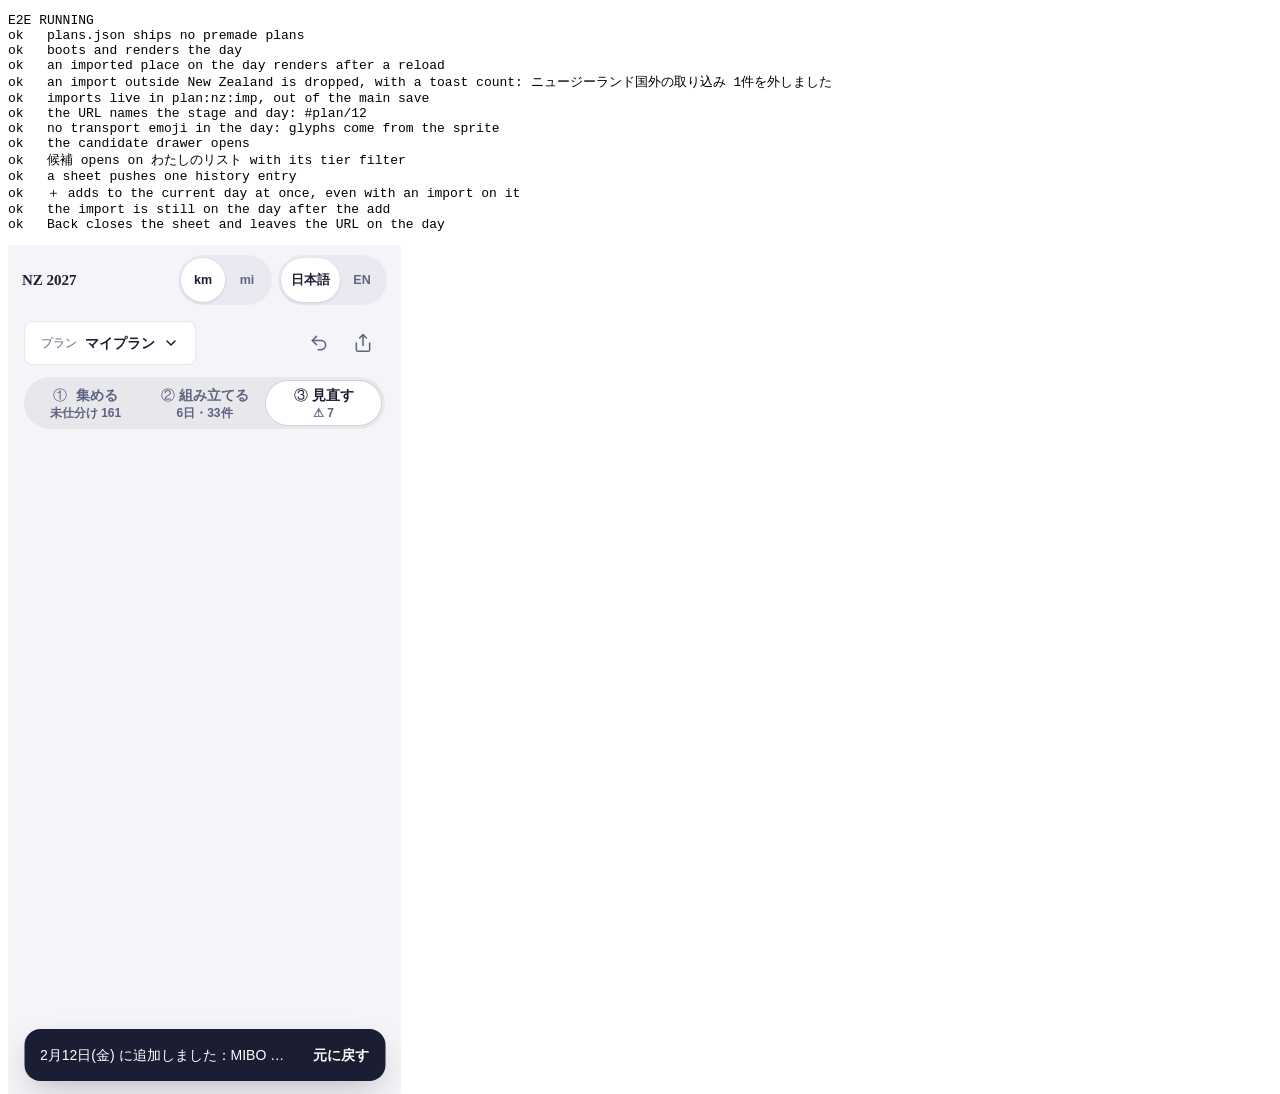
==== commit 488cd4af: "e2e: wait for the app's hooks after every load; E2E_CPU throttles locally onload fires before the ap" ====
--- a/tools/e2e.html
+++ b/tools/e2e.html
@@ -36,7 +36,9 @@
       w.addEventListener('error', e => errs.push(String(e.message)));
       w.addEventListener('unhandledrejection', e => errs.push('rejection: ' + String(e.reason && (e.reason.stack || e.reason)).slice(0, 400)));
       const ce = w.console.error; w.console.error = (...a) => { errs.push(a.map(String).join(' ')); ce.apply(w.console, a); };
-      res(); }; fr.src = '../index.html?nosw&e2e=' + Date.now() + hash; });
+      res(); }; fr.src = '../index.html?nosw&e2e=' + Date.now() + hash; })
+      /* onload fires before the app's async boot attaches its test hooks; a slow runner shows the gap */
+      .then(() => until(() => { const v = fr.contentDocument && fr.contentDocument.querySelector('.v-plan'); return v && v._pl; }, 15000));
     const doc = () => fr.contentDocument, q = s => doc().querySelector(s), qa = s => [...doc().querySelectorAll(s)];
     const view = () => q('.v-plan'), rows = () => qa('main .pl-stop');
     const flush = () => view()._pl.flush(), saved = () => { flush(); return JSON.parse(localStorage.getItem('plan:nz')); };
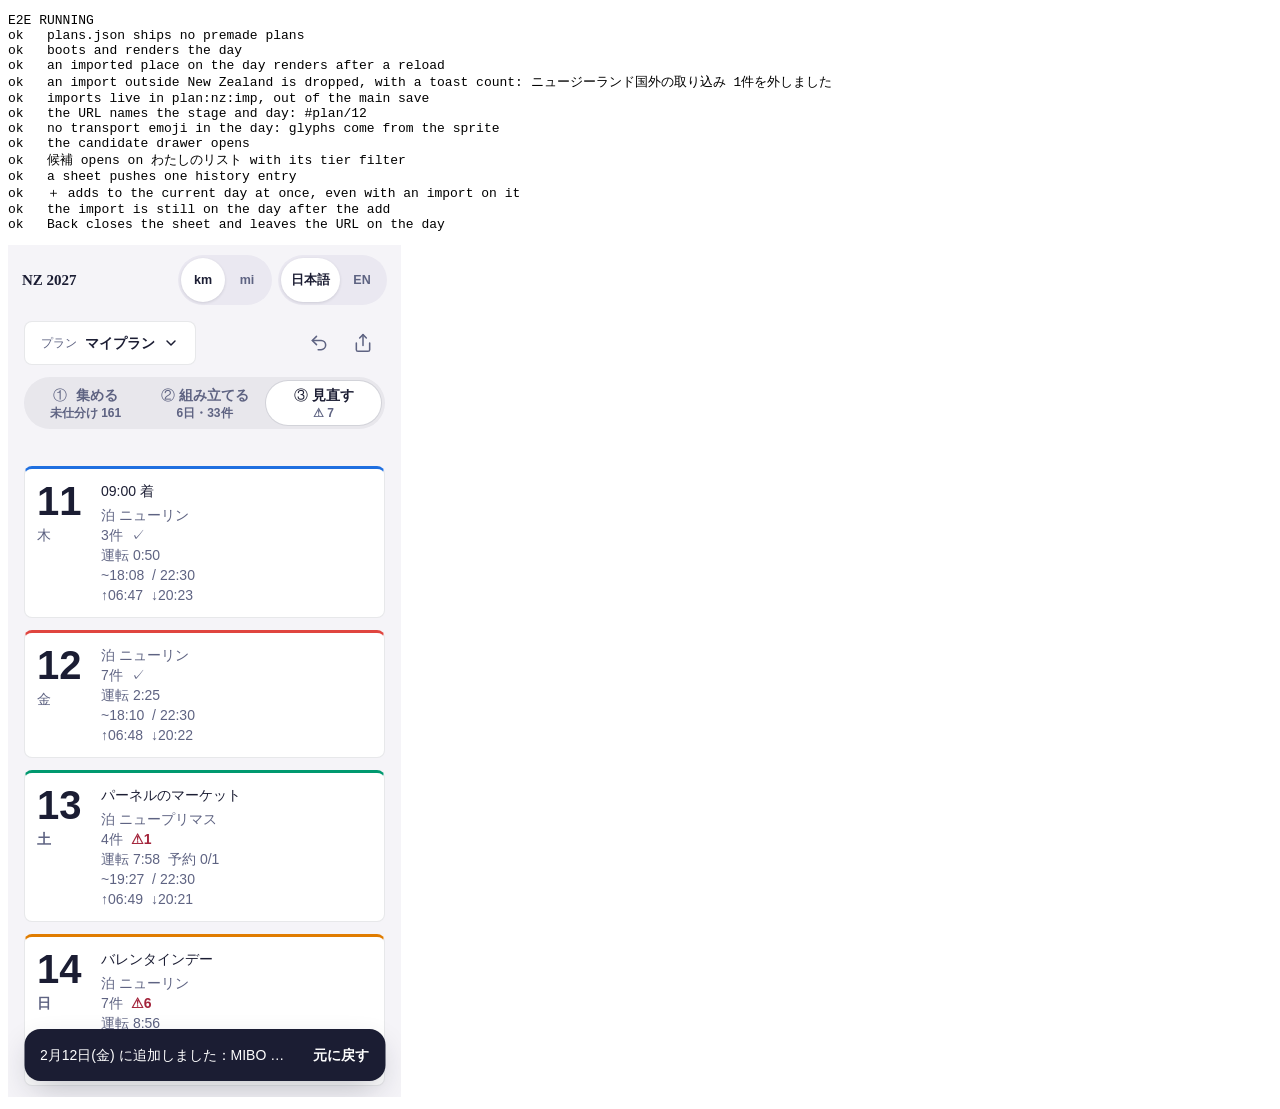
==== commit db5d21cc: "e2e: condition waits for Back and the shared group; E2E_LANG for locale runs The Back check used a f" ====
--- a/tools/e2e.html
+++ b/tools/e2e.html
@@ -68,8 +68,8 @@
     add.click(); await wait(300); await armOk();
     ok(await until(() => rows().length === n0 + 1, 3000), '＋ adds to the current day at once, even with an import on it');
     ok(!!q('main .pl-stop[data-id="' + IMP.id + '"]'), 'the import is still on the day after the add');
-    fr.contentWindow.history.back(); await wait(500);
-    ok(!q('.pl-sheet.is-open') && fr.contentWindow.location.hash === '#plan/12', 'Back closes the sheet and leaves the URL on the day');
+    fr.contentWindow.history.back();
+    ok(await until(() => !q('.pl-sheet.is-open') && fr.contentWindow.location.hash === '#plan/12', 5000), 'Back closes the sheet and leaves the URL on the day');
 
     fr.contentWindow.location.hash = '#review'; await wait(600);
     ok(view().dataset.stage === 'review', 'a typed #review opens ③');
@@ -222,7 +222,9 @@
     fr.contentWindow.location.hash = '#plan-nz=' + code;
     ok(await until(() => view()._pl.tier(gid0) === 'must', 5000), 'a v3 link fills her unset tiers');
     /* the group can land a beat after the tier on a slow runner: wait for it the same way */
-    ok(await until(() => view()._pl.trip().groups.some(g => g.ids.indexOf(gid0) >= 0 && g.name !== 'テスト外出'), 5000), 'its group arrives with the ids, never the name');
+    const gArrived = await until(() => view()._pl.trip().groups.some(g => g.ids.indexOf(gid0) >= 0 && g.name !== 'テスト外出'), 15000);
+    ok(gArrived, 'its group arrives with the ids, never the name');
+    if (!gArrived) lines.push('  diag ' + JSON.stringify({groups: view()._pl.trip().groups, tier: view()._pl.tier(gid0), hash: fr.contentWindow.location.hash}));
     /* the old-app guard: a stale v1 app moved our v2 to :broken and wrote v1 over it */
     flush(); const v2now = localStorage.getItem('plan:nz');
     localStorage.setItem('plan:nz:broken', v2now);
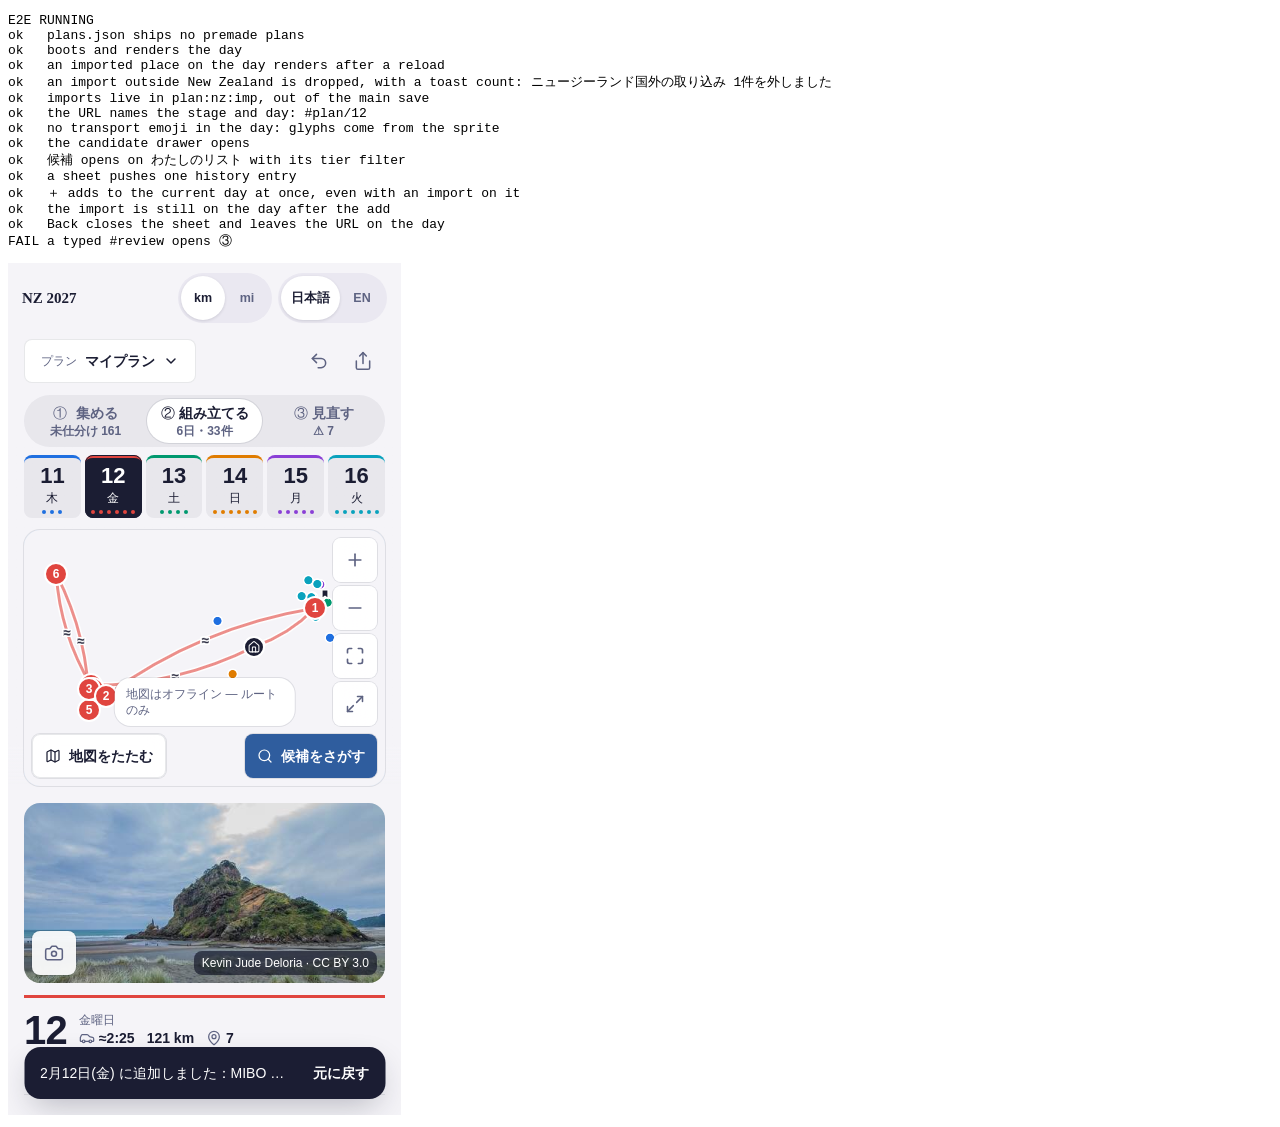
==== commit 8a954dcf: "Map: MapLibre over OpenFreeMap tiles; the SVG coastline is gone - vendor/maplibre: MapLibre GL 6.16 " ====
--- a/tools/e2e.html
+++ b/tools/e2e.html
@@ -101,12 +101,13 @@
     ok(await until(() => rows().length === n1), 'after a reload the day has the same stops');
     ok(!!q('main .pl-stop[data-id="' + IMP.id + '"]'), 'the import survives a second reload');
 
-    /* a day tap animates the map; afterwards nothing may think a gesture is still running, and the
-       full coastline must still arrive (R3 QA P1-2: M.tw was never cleared) */
+    /* a day tap moves the map's camera; afterwards nothing may think a move is still running (R3 QA P1-2),
+       and the map is MapLibre's, drawing the day's pins and legs */
     day(2).click();
+    ok(await until(() => view()._pl.map().ready, 15000), 'the map engine (planner-map.js, MapLibre) starts');
     await wait(900);
     ok(view()._pl.busy() === false, 'no gesture or tween is left running after a day tap');
-    ok(await until(() => view()._pl.land() > 20, 12000), 'the full coastline replaces the light one after the tap');
+    { const m = view()._pl.map(); ok(m.pins > 0 && m.feats.legs > 0 && !!q('.pl-map canvas.maplibregl-canvas'), 'the day draws as HTML pins over GL legs: ' + JSON.stringify(m)); }
     day(4).click(); await wait(900);
     ok(view()._pl.busy() === false, 'still idle after a second animated move');
 
@@ -318,7 +319,7 @@
     ok(await until(() => wq('.pl-palette .pl-row[data-drag]'), 12000), 'at 1440 the desk chunk loads and the palette fills');
     const R = s => wq(s).getBoundingClientRect(), pal = R('.pl-palette'), mn = R('.pl-main'), mp = R('.pl-mapcard');
     ok(pal.right <= mn.left + 1 && mn.right <= mp.left + 1 && wd().documentElement.scrollWidth <= wf.contentWindow.innerWidth, 'palette | day | map side by side, no sideways scroll');
-    const mapNode = wq('svg.pl-map');
+    const mapNode = wq('.pl-map');
     /* ① at 1440: the keys (3) tier the focused card, and the rail sits beside the cards */
     wq('.pl-stages [data-stage="collect"]').click();
     const k1 = await until(() => wq('.pl-collect .pl-cs[data-k=""] .pl-card'), 6000);
@@ -358,7 +359,7 @@
     /* 1920: the 6-day board by default, every day on the map, the same map node */
     wf.style.width = '1920px'; wf.style.height = '1080px';
     ok(await until(() => wv().classList.contains('pl-6') && wd().querySelectorAll('.pl-bc').length === 6, 4000), 'at 1920 the 6-day board shows six columns');
-    ok(wq('svg.pl-map') === mapNode && wd().querySelectorAll('.pl-alld path').length > 0, 'the one map node draws every day');
+    ok(wq('.pl-map') === mapNode && await until(() => (wv()._pl.map().feats.alld || 0) > 0, 6000), 'the one map node draws every day');
     /* 6日: a stop dragged down its own lane onto the next row's lower half lands right after that row */
     const lane = [...wd().querySelectorAll('.pl-bc')].find(c => c.querySelectorAll('.pl-row[data-id]').length >= 3);
     if (lane) { const bs = [...lane.querySelectorAll('.pl-row[data-id]')], a0 = bs[0].dataset.id, b0 = bs[1].dataset.id, r0 = bs[0].getBoundingClientRect(), r1 = bs[1].getBoundingClientRect();
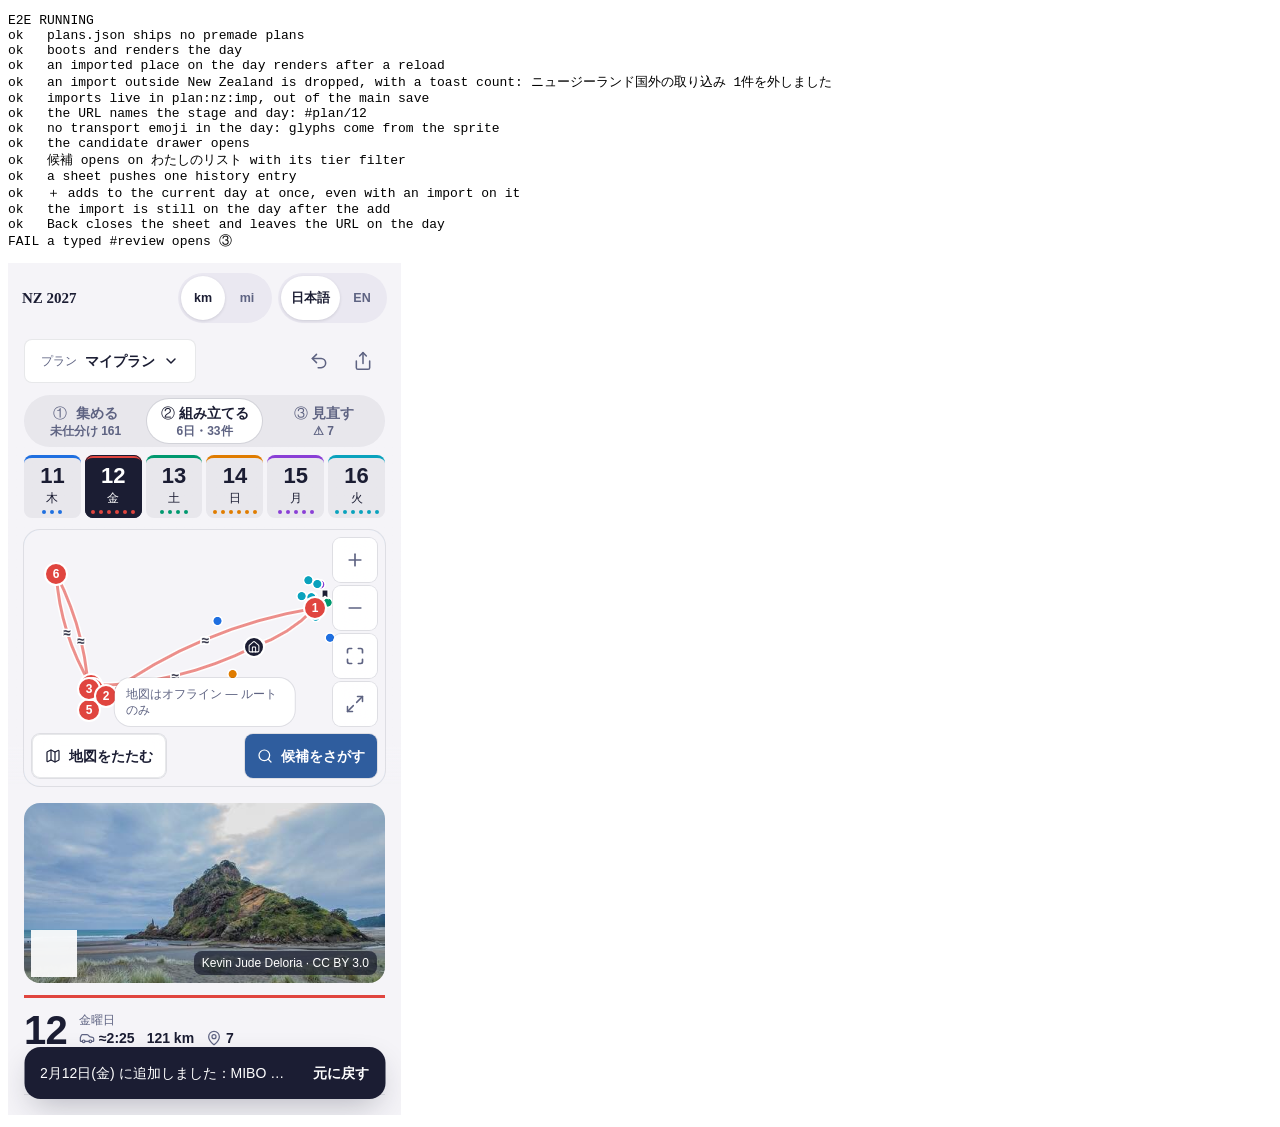
==== commit f635e23b: "e2e: the import's stop is waited for after the second reload, and a miss names the day's stops" ====
--- a/tools/e2e.html
+++ b/tools/e2e.html
@@ -99,7 +99,7 @@
     const n1 = rows().length;
     flush(); await load();
     ok(await until(() => rows().length === n1), 'after a reload the day has the same stops');
-    ok(!!q('main .pl-stop[data-id="' + IMP.id + '"]'), 'the import survives a second reload');
+    ok(!!await until(() => q('main .pl-stop[data-id="' + IMP.id + '"]'), 6000), 'the import survives a second reload: ' + rows().map(r => r.dataset.id).join() + ' / ' + n1 + ' / imports ' + JSON.stringify((JSON.parse(localStorage.getItem('plan:nz')) || {}).imports || null).slice(0, 120));
 
     /* a day tap moves the map's camera; afterwards nothing may think a move is still running (R3 QA P1-2),
        and the map is MapLibre's, drawing the day's pins and legs */
@@ -335,8 +335,11 @@
     ok(!wq('.pl-collect .pl-card'), 'leaving ① tears its cards down');
     /* Alt+→ on a stop: clean moves at once; ⚠ arms on the item (Enter / Esc), never a timed second press */
     { const row = wq('.pl-main .pl-stop'), rid = row && row.dataset.id, d0 = wv()._pl.sim('my').findIndex(d => d.rows.some(r => r[2] === rid));
-      if (row && d0 >= 0 && d0 < 5) { (row.querySelector('button') || row).focus(); wd().dispatchEvent(new KeyboardEvent('keydown', {code: 'ArrowRight', key: 'ArrowRight', altKey: true, bubbles: true})); await wait(600);
-        const moved = wv()._pl.sim('my')[d0 + 1].rows.some(r => r[2] === rid), armedA = !!wq('.pl-armed');
+      if (row && d0 >= 0 && d0 < 5) { (row.querySelector('button') || row).focus(); wd().dispatchEvent(new KeyboardEvent('keydown', {code: 'ArrowRight', key: 'ArrowRight', altKey: true, bubbles: true}));
+        /* the move waits on planner-more's load; on CI that shares the CPU with the map's first draw */
+        const movedNow = () => wv()._pl.sim('my')[d0 + 1].rows.some(r => r[2] === rid);
+        await until(() => movedNow() || wq('.pl-armed'), 4000);
+        const moved = movedNow(), armedA = !!wq('.pl-armed');
         ok(moved !== armedA, 'Alt+→ moves at once when clean, or arms the ⚠ confirm: moved ' + moved + ', armed ' + armedA);
         if (armedA) { wd().dispatchEvent(new KeyboardEvent('keydown', {key: 'Escape', bubbles: true})); await wait(300); }
         else { wd().dispatchEvent(new KeyboardEvent('keydown', {key: 'z', metaKey: true, bubbles: true})); await wait(400); } }
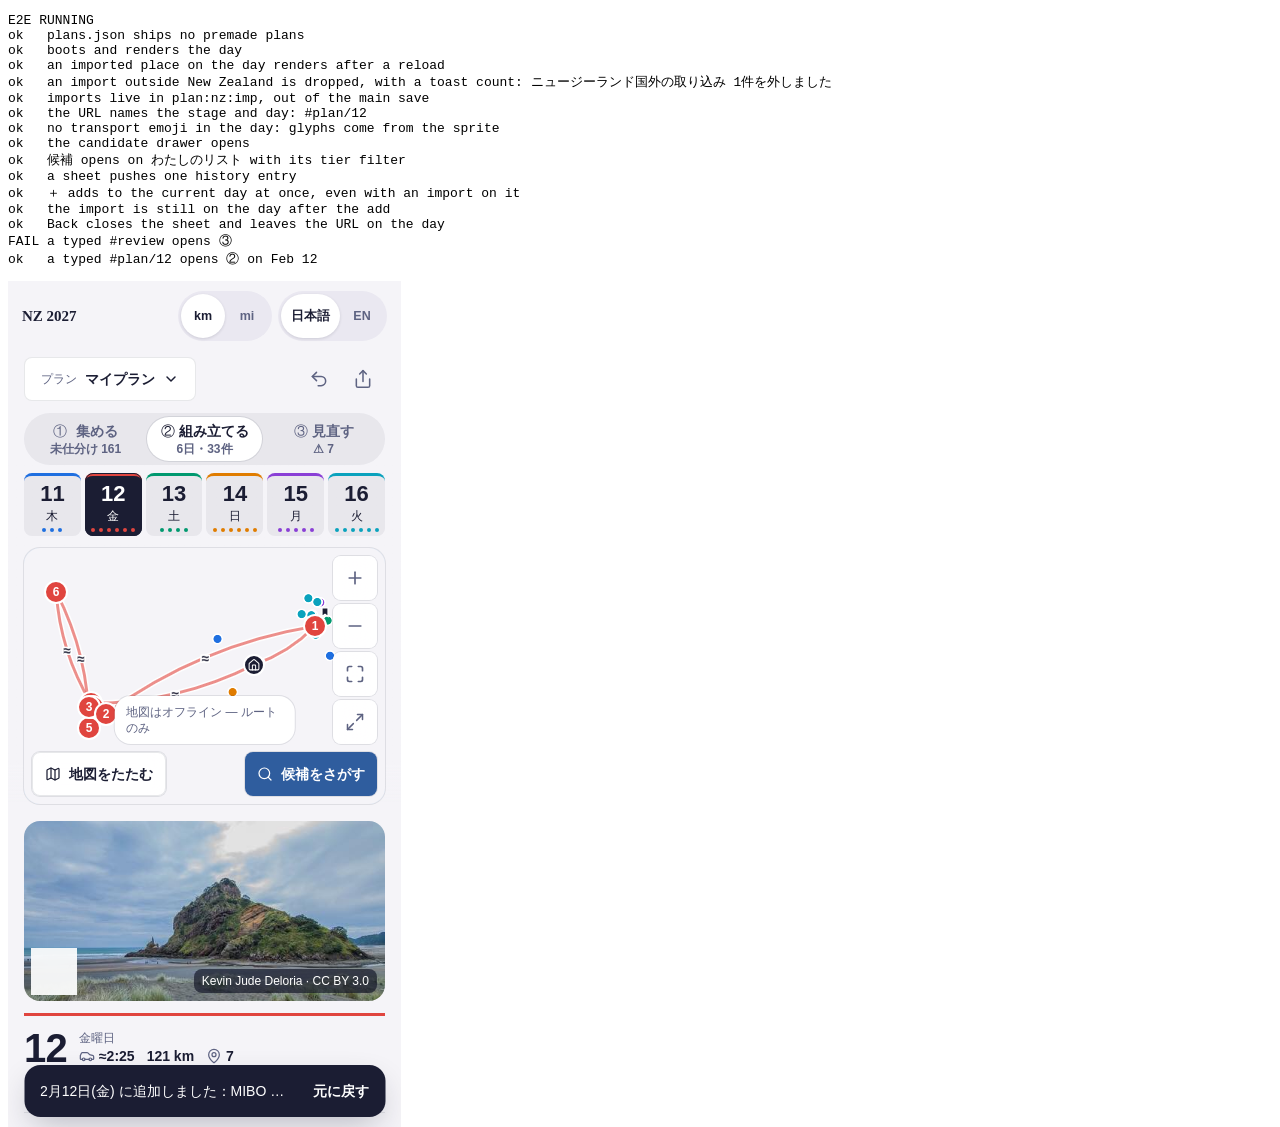
==== commit beac8d25: "Save the picked day with the plan on pagehide; e2e flushes before every reset - flushSave also write" ====
--- a/tools/e2e.html
+++ b/tools/e2e.html
@@ -189,6 +189,7 @@
 
     /* ---------- the workflow (docs/WORKFLOW.md): state v2, tiers, groups ---------- */
     const seedV1 = JSON.stringify({v: 1, active: 'my', my: {id: 'my', days, stay: {}, start: {}, notes: {piha: 'タオル'}}, versions: [], imports: [IMP], booked: {}});
+    flush();   /* nothing queued may land on pagehide over the seed */
     ['plan:nz:v1', 'plan:nz:broken', 'plan:nz:imp'].forEach(k => localStorage.removeItem(k));
     localStorage.setItem('plan:nz', seedV1);
     localStorage.setItem('plan-ui:nz', JSON.stringify({v: 1, day: 1, stage: 'collect', hideIntro: true, hideInstall: true, hints: {sort: 1, handoff: 1, add: 1}}));
@@ -217,6 +218,8 @@
     if (gname) { gname.value = 'テスト外出'; q('[data-act="cgnew"]').click(); }
     ok(view()._pl.trip().groups.some(g => g.name === 'テスト外出' && g.ids.indexOf(gid0) >= 0), '選択 then グループへ makes a group');
     const code = await view()._pl.code();
+    /* flush first: a save still queued for idle would otherwise land on pagehide, over the reset below */
+    flush();
     localStorage.setItem('plan:nz', JSON.stringify({v: 2, active: 'my', trip: {tier: {}, groups: [], notes: {}}, my: null, versions: [], booked: {}}));
     localStorage.removeItem('plan:nz:imp');
     await load(); await until(() => q('.pl-collect .pl-card'));
@@ -334,6 +337,8 @@
     wq('.pl-stages [data-stage="plan"]').click(); await wait(500);
     ok(!wq('.pl-collect .pl-card'), 'leaving ① tears its cards down');
     /* Alt+→ on a stop: clean moves at once; ⚠ arms on the item (Enter / Esc), never a timed second press */
+    /* the day's list may still re-render after the stage switch on a slow runner: take a row that stays put */
+    let prevRow = null; await until(() => { const r = wq('.pl-main .pl-stop'); const same = r && r === prevRow; prevRow = r; return same; }, 6000);
     { const row = wq('.pl-main .pl-stop'), rid = row && row.dataset.id, d0 = wv()._pl.sim('my').findIndex(d => d.rows.some(r => r[2] === rid));
       if (row && d0 >= 0 && d0 < 5) { (row.querySelector('button') || row).focus(); wd().dispatchEvent(new KeyboardEvent('keydown', {code: 'ArrowRight', key: 'ArrowRight', altKey: true, bubbles: true}));
         /* the move waits on planner-more's load; on CI that shares the CPU with the map's first draw */
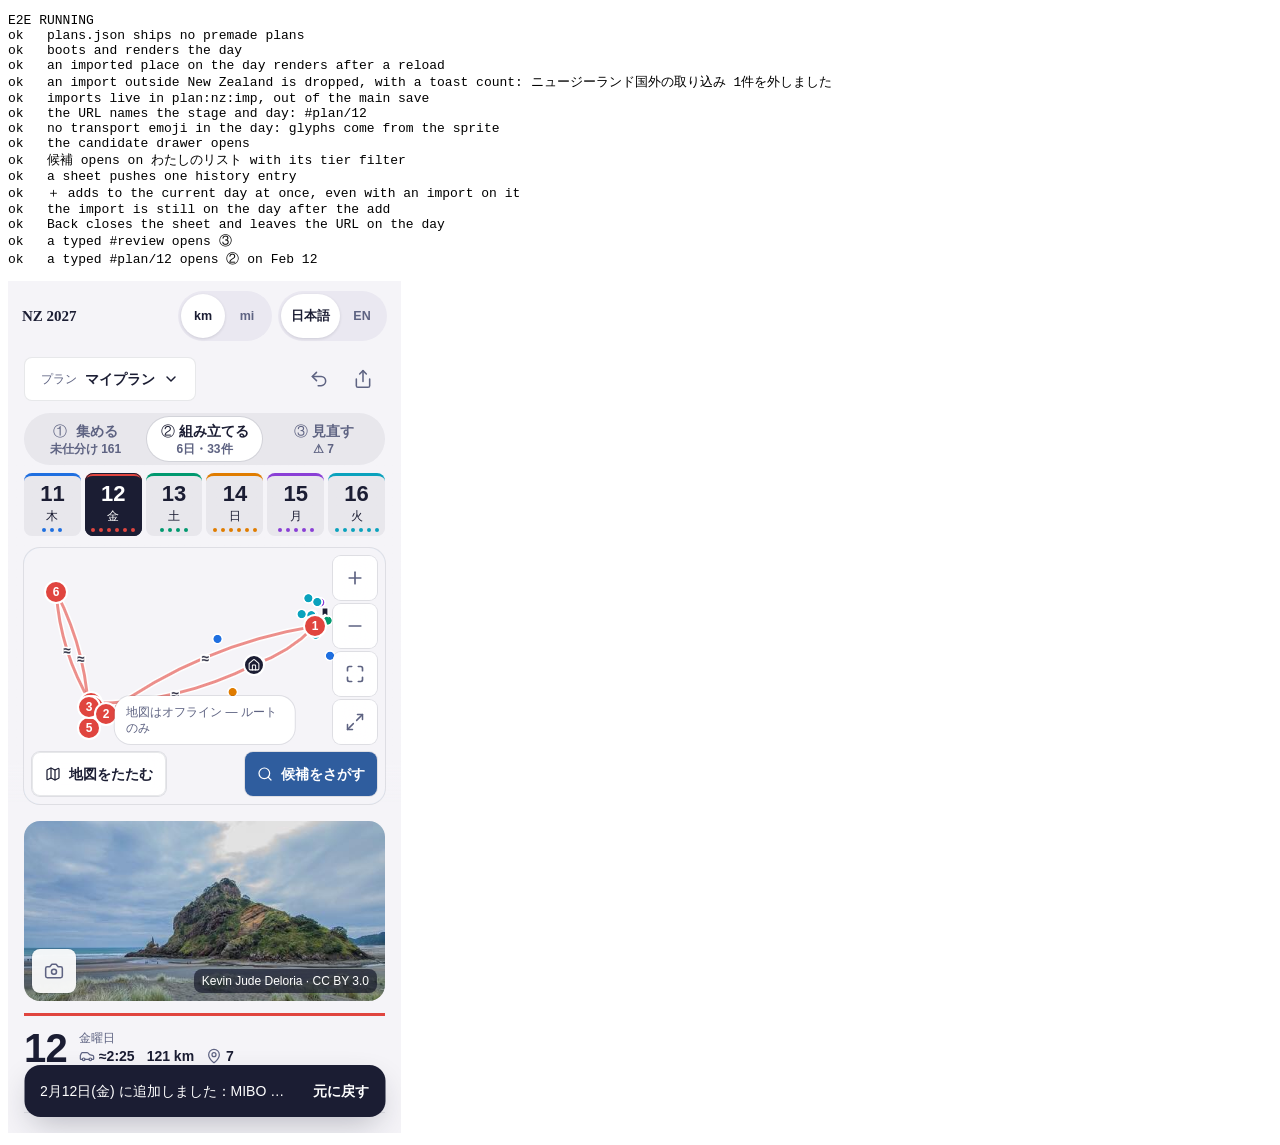
==== commit 2fafef34: "e2e: day taps and typed hashes wait for the result, not a fixed sleep (CI draws the map in software)" ====
--- a/tools/e2e.html
+++ b/tools/e2e.html
@@ -44,6 +44,8 @@
     const flush = () => view()._pl.flush(), saved = () => { flush(); return JSON.parse(localStorage.getItem('plan:nz')); };
     const toastTxt = () => (q('.pl-toast__text') || {}).textContent || '';
     const day = k => q('.pl-day[data-day="' + k + '"]'), stage = k => q('.pl-stages [data-stage="' + k + '"]');
+    /* a day tap, done: the tab is pressed and the camera has settled (not a fixed sleep: CI draws the map in software) */
+    const pick = async k => { day(k).click(); await until(() => day(k).getAttribute('aria-pressed') === 'true' && !view()._pl.busy(), 8000); await wait(100); };
     const esc = () => doc().dispatchEvent(new KeyboardEvent('keydown', {key: 'Escape', bubbles: true}));
     const armOk = async () => { const b = q('.pl-armed [data-act="armok"]'); if (b) { b.click(); await wait(400); } return !!b; };
 
@@ -71,13 +73,13 @@
     fr.contentWindow.history.back();
     ok(await until(() => !q('.pl-sheet.is-open') && fr.contentWindow.location.hash === '#plan/12', 5000), 'Back closes the sheet and leaves the URL on the day');
 
-    fr.contentWindow.location.hash = '#review'; await wait(600);
-    ok(view().dataset.stage === 'review', 'a typed #review opens ③');
-    fr.contentWindow.location.hash = '#plan/12'; await wait(600);
-    ok(view().dataset.stage === 'plan' && day(1).getAttribute('aria-pressed') === 'true', 'a typed #plan/12 opens ② on Feb 12');
+    fr.contentWindow.location.hash = '#review';
+    ok(await until(() => view().dataset.stage === 'review', 5000), 'a typed #review opens ③');
+    fr.contentWindow.location.hash = '#plan/12';
+    ok(await until(() => view().dataset.stage === 'plan' && day(1).getAttribute('aria-pressed') === 'true', 5000), 'a typed #plan/12 opens ② on Feb 12');
     /* a far add on the flight day lands armed on the row: 確定 / やめる, never a timed second tap */
     await until(() => view()._pl.ready(), 8000);
-    day(5).click(); await wait(600);
+    await pick(5);
     ok(fr.contentWindow.location.hash === '#plan/16', 'a day tap updates the URL');
     q('[data-r="browse"]').click(); await until(() => q('.pl-sheet input[name="q"]'));
     const s = q('.pl-sheet input[name="q"]'); s.value = 'パリトゥトゥ'; s.dispatchEvent(new Event('input', {bubbles: true}));
@@ -95,7 +97,7 @@
     q('.pl-sheet__close').click(); await wait(400);
 
     /* reload: the add persisted with the import */
-    day(1).click(); await wait(500);
+    await pick(1);
     const n1 = rows().length;
     flush(); await load();
     ok(await until(() => rows().length === n1), 'after a reload the day has the same stops');
@@ -105,14 +107,13 @@
        and the map is MapLibre's, drawing the day's pins and legs */
     day(2).click();
     ok(await until(() => view()._pl.map().ready, 15000), 'the map engine (planner-map.js, MapLibre) starts');
-    await wait(900);
-    ok(view()._pl.busy() === false, 'no gesture or tween is left running after a day tap');
+    ok(!!await until(() => view()._pl.busy() === false, 5000), 'no gesture or tween is left running after a day tap');
     { const m = view()._pl.map(); ok(m.pins > 0 && m.feats.legs > 0 && !!q('.pl-map canvas.maplibregl-canvas'), 'the day draws as HTML pins over GL legs: ' + JSON.stringify(m)); }
-    day(4).click(); await wait(900);
-    ok(view()._pl.busy() === false, 'still idle after a second animated move');
+    day(4).click(); await wait(100);
+    ok(!!await until(() => view()._pl.busy() === false, 5000), 'still idle after a second animated move');
 
     /* 日を移動 to the flight day: ⚠ and why on the day row, armed on tap, 確定 moves, undo puts it back */
-    day(3).click(); await wait(700);
+    await pick(3);
     const tsr = q('main .pl-stop[data-id="three-sisters-elephant-rock"] .pl-row');
     if (tsr) {
       tsr.click(); await wait(200);
@@ -133,7 +134,7 @@
     } else ok(false, 'Three Sisters is on Feb 14');
 
     /* a typed start time that breaks the day arms on the anchor; やめる keeps the old start */
-    day(5).click(); await wait(700);
+    await pick(5);
     const tin = q('main input[name="start"]');
     if (tin) { const was = view()._pl.sim('my')[5].rows[0][0];
       tin.value = '16:00'; tin.dispatchEvent(new Event('change', {bubbles: true}));
@@ -149,7 +150,7 @@
     ok(!!hutRow && !!q('.pl-sheet .pl-row--current'), 'the 案 menu lists My plan and the saved version');
     if (hutRow) { hutRow.click(); await wait(600); }
     if (q('.pl-sheet.is-open')) { q('.pl-sheet__close').click(); await wait(400); }
-    day(3).click(); await wait(700);
+    await pick(3);
     const tarns = () => q('main .pl-stop[data-id="pouakai-tarns"] .pl-row');
     if (tarns()) { tarns().click(); await wait(200); }
     const plus = q('main .pl-stop[data-id="pouakai-tarns"] [data-act="stay"][data-d="15"]');
